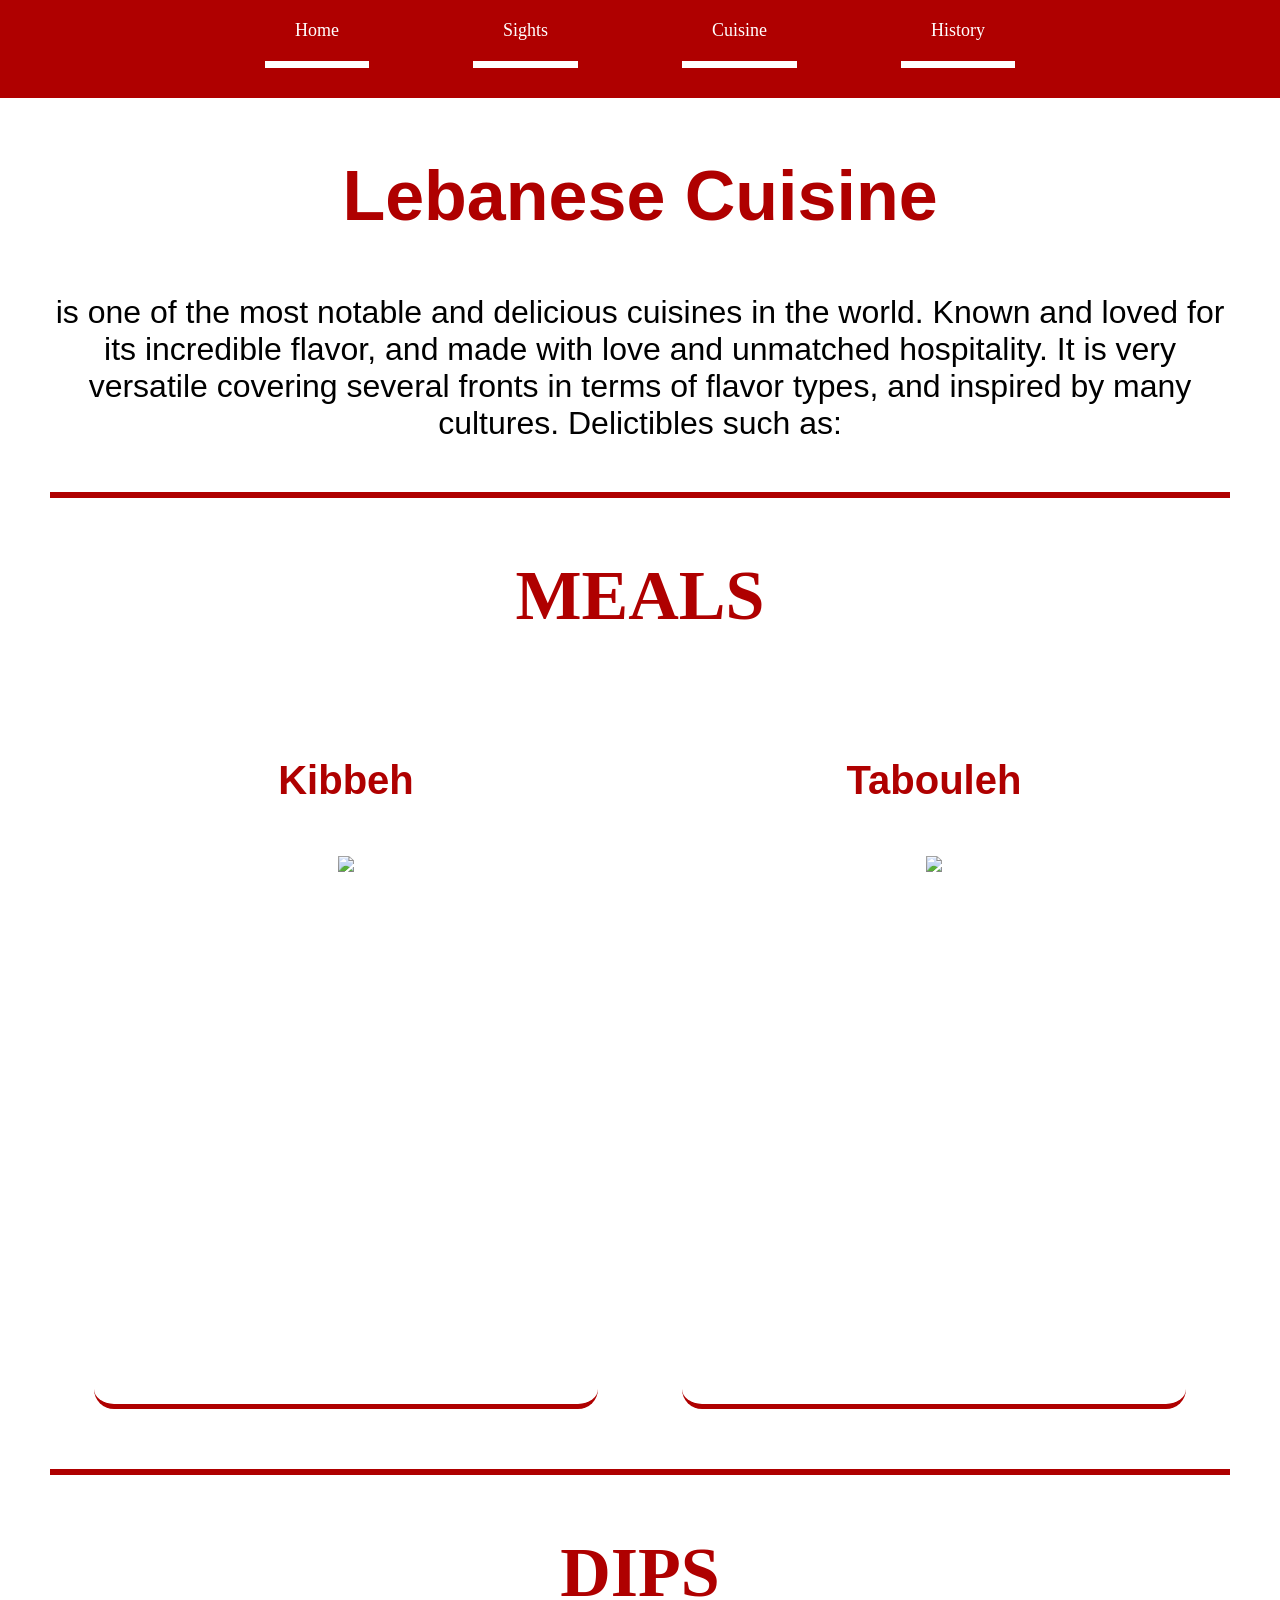
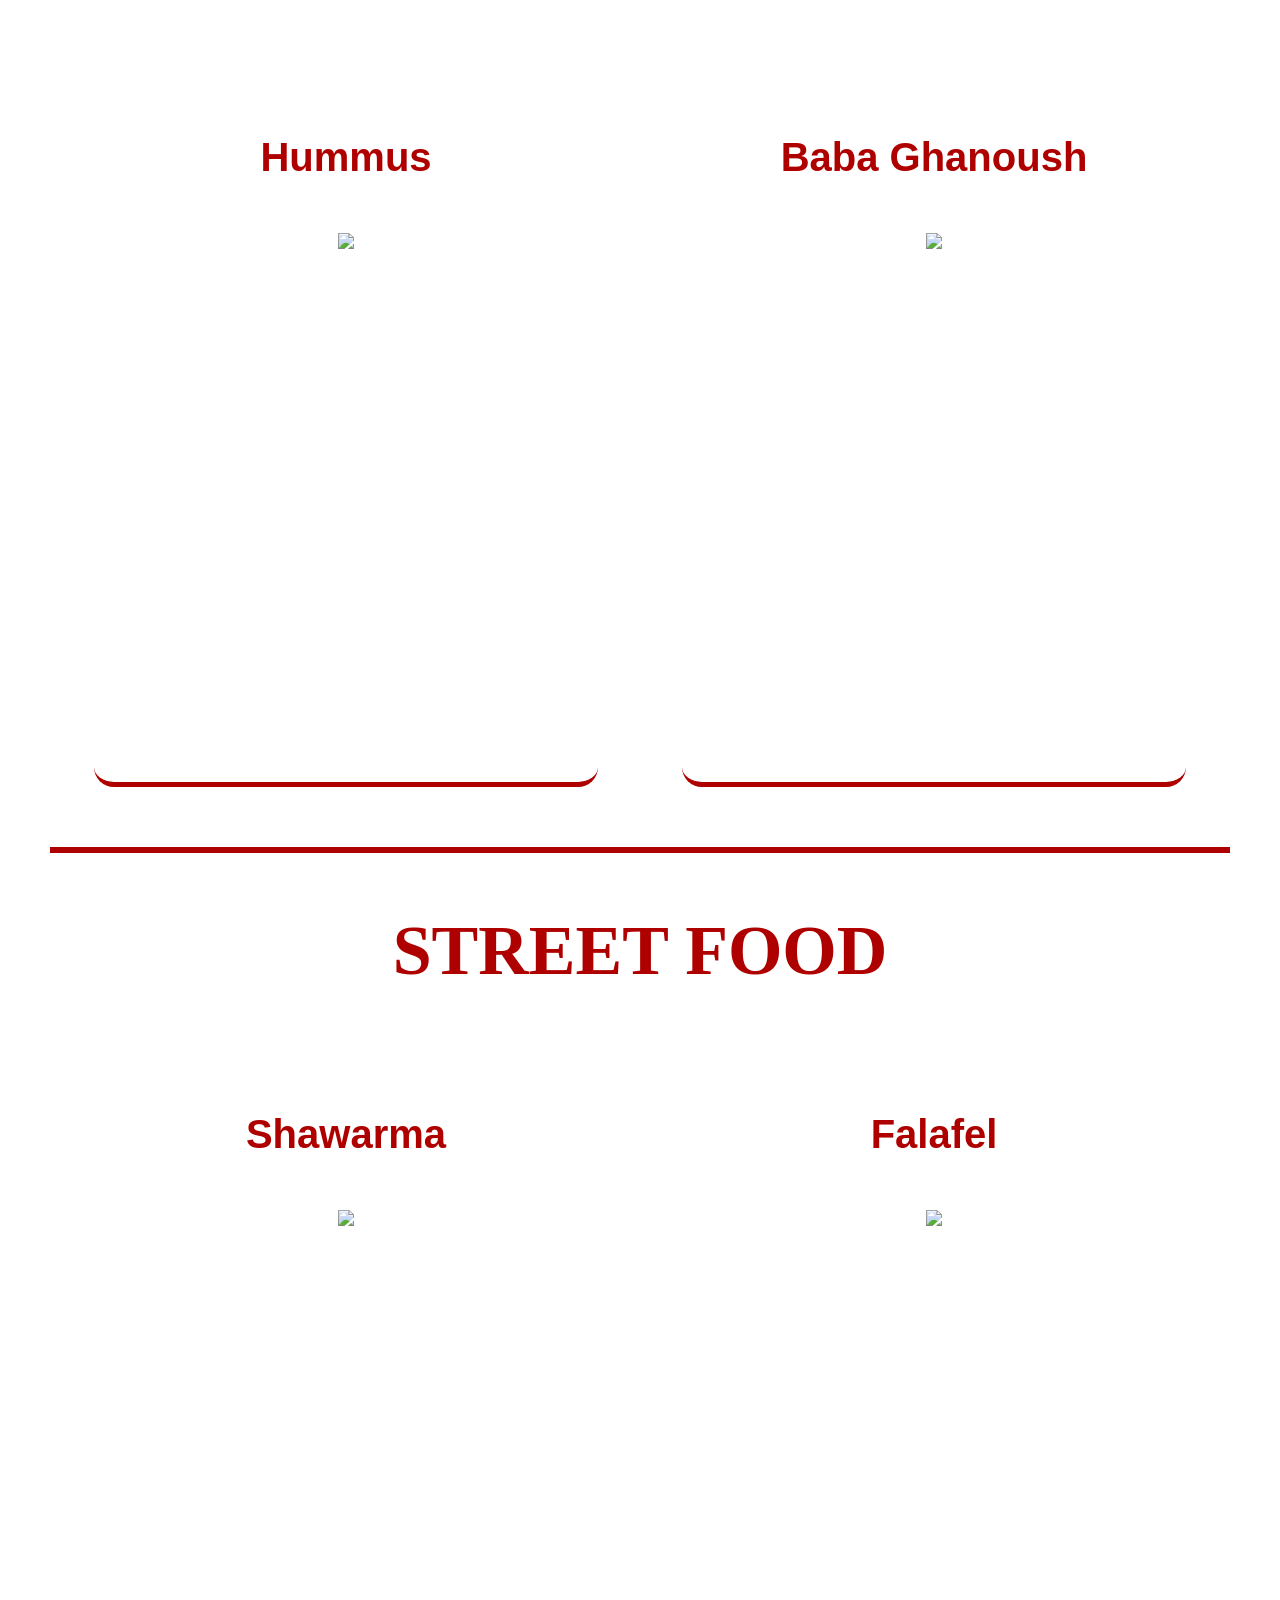
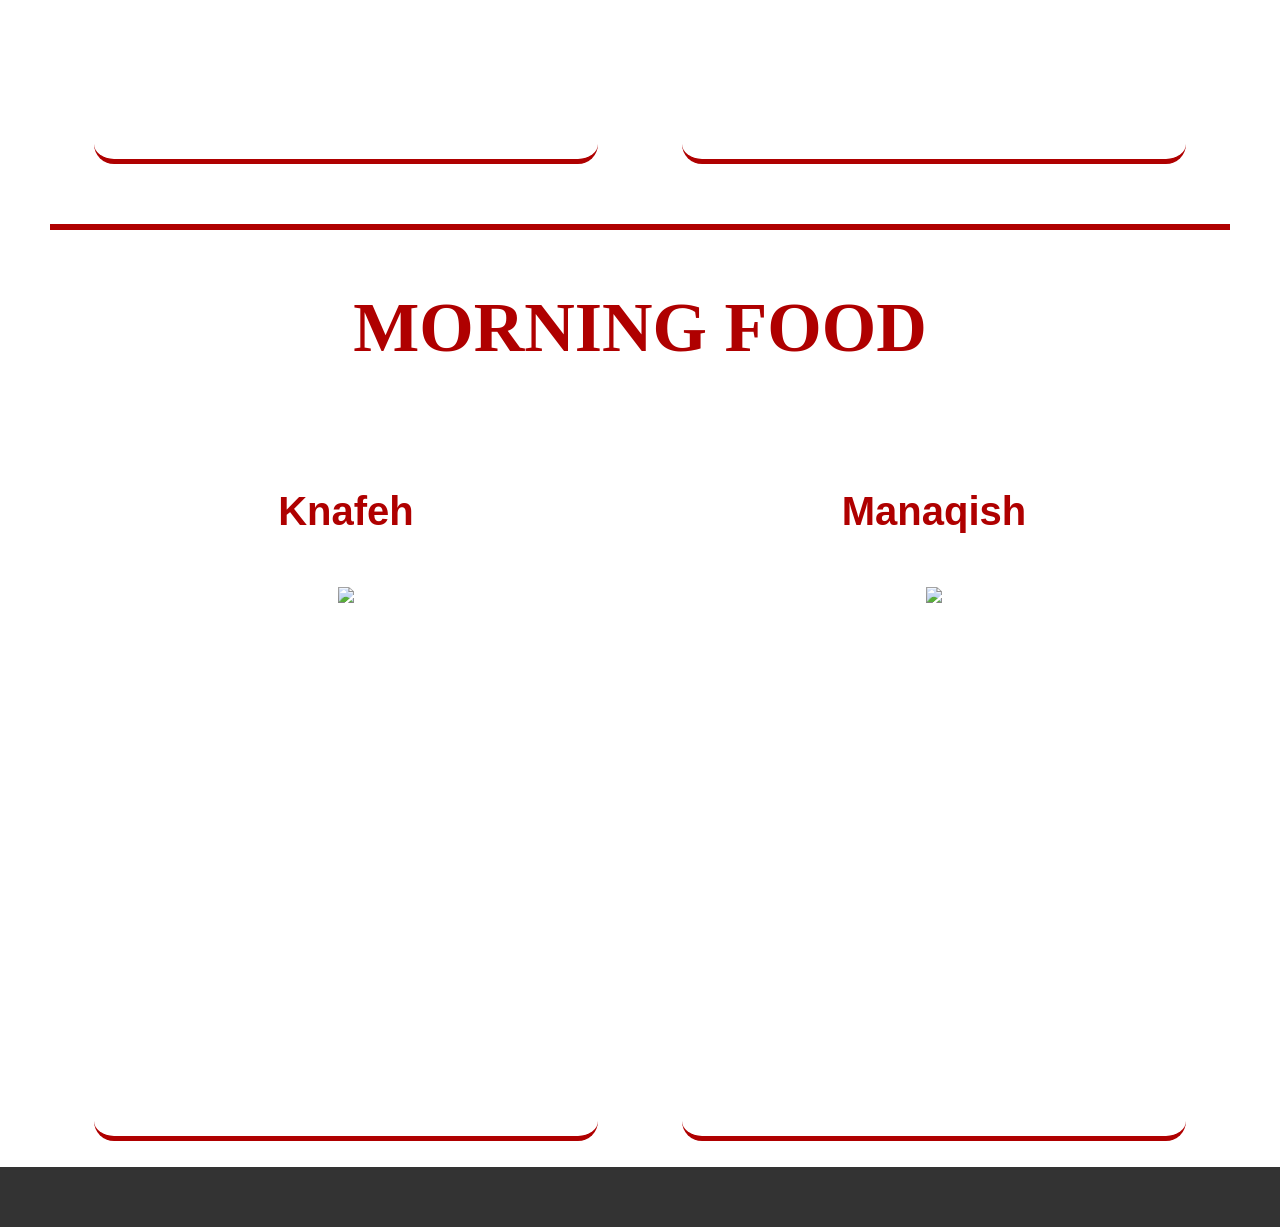
==== cuisine.html @ d32e2b01 "first commit" ====
<!DOCTYPE html>
<html lang="en">

<head>
    <meta charset="UTF-8">
    <meta name="viewport" content="width=device-width, initial-scale=1.0">
    <link rel="stylesheet" href="style.css">
    <title>Cuisine</title>
</head>

<body>
    <div id="preloader"></div>
    <header>
        <nav>
            <a href="index.html">Home</a>
            <a href="sights.html">Sights</a>
            <a href="cuisine.html">Cuisine</a>
            <a href="history.html">History</a>
        </nav>
    </header>
    <main>
        <section class="cuisine">
            <h1>Lebanese Cuisine</h1>
            <p> is one of the most notable and delicious cuisines in the world. Known and loved for its incredible
                flavor,
                and made with love and unmatched hospitality. It is very versatile covering several fronts in terms
                of
                flavor types, and inspired by many cultures. Delictibles such as:</p>
            <hr>
            <article class="food">
                <div class='meals'>
                    <h2>MEALS</h2>
                    <ul>
                        <li id="Kibbeh">
                            <h4>Kibbeh</h4>
                            <div class="Food-Pic">
                                <img src="images/">
                            </div>
                        </li>

                        <li id="Tabouleh">
                            <h4>Tabouleh</h4>
                            <div class="Food-Pic">
                                <img src="images/">
                            </div>
                        </li>
                    </ul>
                </div>
                <hr>
                <div class="dips">
                    <h2>DIPS</h2>
                    <ul>
                        <li id="Hummus">
                            <h4>Hummus</h4>
                            <div class="Food-Pic">
                                <img src="images/">
                            </div>
                        </li>

                        <li id="Baba-Ghanoush">
                            <h4>Baba Ghanoush</h4>
                            <div class="Food-Pic">
                                <img src="images/">
                            </div>
                        </li>
                    </ul>
                </div>
                <hr>
                <div class="Street-Food">
                    <h2>STREET FOOD</h2>
                    <ul>
                        <li id="Shawarma">
                            <h4>Shawarma</h4>
                            <div class="Food-Pic">
                                <img src="images/">
                            </div>
                        </li>

                        <li id="Falafel">
                            <h4>Falafel</h4>
                            <div class="Food-Pic">
                                <img src="images/">
                            </div>
                        </li>
                    </ul>
                </div>
                <hr>
                <div class="Morning-Food">
                    <h2>MORNING FOOD</h2>
                    <ul>
                        <li id="Knafeh">
                            <h4>Knafeh</h4>
                            <div class="Food-Pic">
                                <img src="images/">
                            </div>
                        </li>

                        <li id="Manaqish">
                            <h4>Manaqish</h4>
                            <div class="Food-Pic">
                                <img src="images/">
                            </div>
                        </li>
                    </ul>
                </div>

            </article>
        </section>
    </main>
    <footer>

    </footer>
    <script src="script.js"></script>
</body>

</html>
---- style.css ----
body {
    padding: 0px;
    margin: 0px;
}

/* =================== PRELOADER =================== */
#preloader {
    width: 100%;
    height: 100%;
    background: rgb(255, 255, 255) url(https://blogger.googleusercontent.com/img/b/R29vZ2xl/AVvXsEhQm8qcy8shDy2Ei88wOQCqn85AFKDNMSV1ac8HQflVIFJle7Wb7XXklIG0R4rh2T1spmyEKMx7nilK3FIA8P30Dd7PT6aBdqZYe2IIYsB7i_WDbPlIcJRPcNQNyQgG_Tt_w1KdCIXEYm4/s0-e90-rw/Flag_of_Lebanon.gif) no-repeat fixed center;
    position: fixed;
    z-index: 9999;
}

/* =================== NAVIGATION BAR =================== */

nav {
    background-color: rgb(175, 0, 0);
    text-align: center;
    height: 98px;
}

nav a {
    display: inline-block;
    margin: 0px 50px 0px 50px;
    padding: 20px 30px;

    font-size: 18px;
    color: white;
    text-decoration: none;
    border-bottom: 7px solid rgb(255, 255, 255)
}

nav a:hover {
    background-color: rgba(150, 0, 0, 0.5);
    border-bottom-color: #008C3E
}

/* =================== INTRO/MAP =================== */

/* Section */
.First-Page {
    display: flex;
    align-items: flex-start;
    gap: 20px;
}

/* Introduction */
#Introduction {
    flex: 1;
    margin-left: 20px;
    padding: 10px;

}

.title {
    display: flex;
    min-height: auto;
}

#Introduction h2 {
    text-align: center;
    margin: 0px;

    color: rgb(175, 0, 0);
    font-size: 130px;
}

#Introduction img {
    margin-top: 8px;
    max-width: 130px;
    max-height: 130px;
}

#Introduction p {
    font-size: 32px;
    font-family: "Roboto Condensed", sans-serif;
}

.Lebanon {
    color: rgb(175, 0, 0)
}

/* Map */
#Map {
    flex: 1;
    margin-right: 20px;
    margin-top: 10px;
}

#Map iframe {
    width: 100%;

    border: 0;
    border-radius: 15px
}

hr {
    border: none;
    border-top: 6px solid rgb(175, 0, 0);
    margin: 50px;
}

/* =================== DISCOVER LEBANON =================== */
#secondTitle {
    color: rgb(175, 0, 0);

    text-align: center;
    font-size: 70px
}

#DiscoverVid {
    display: flex;
    justify-content: center;
}

/* =================== FACTS =================== */
#factTitle {
    color: rgb(175, 0, 0);
    text-align: center;
    font-size: 55px;
}

#facts1 ol li {
    display: block;
    width: clamp(25px, 100%, 100%);
    border-left: 5px solid rgb(175, 0, 0);
    background-color: aliceblue;

    padding: 10px;

    font-size: 36px
}

/* =================== SIGHTS =================== */
/* ===== INTRO ===== */
.Sights {
    display: flex;
    justify-content: center;
    align-items: center;
}

.Sights .General-Beginning {
    margin: 1vw 10vw 0vw 10vw;
    width: 80vw;
    text-align: Center;

}

.Sights .General-Beginning h1 {
    color: rgb(175, 0, 0);
    font-family: "Roboto Condensed", sans-serif;
    font-size: 100px;
}

.Sights .General-Beginning h3 {
    font-size: 30px;
    font-family: "Roboto Condensed", sans-serif;
}

.Sights .General-Beginning p {
    font-size: 30px;
    font-family: "Roboto Condensed", sans-serif;
}

/* ===== Historical Sites ===== */
.Sight-Pic {
    text-align: center;
}

.Sights h2 {
    text-align: center;
    font-size: 70px;
    color: rgb(175, 0, 0)
}

/* ===== Historical Loc ===== */
.Sights .Wonders .Historical-Ruins ul {
    display: flex;
    flex-direction: row;
    justify-content: space-around;
    list-style: none;
    padding: 10px;

}

.Sights .Wonders .Historical-Ruins li {
    border-bottom: 5px solid rgb(175, 0, 0);
    border-radius: 20px;
    background-color: white;
    box-shadow: 5px 5px 10px rgba(0, 0, 0, 0.3);

    width: 30%;
    height: auto;
}

.Sights .Wonders .Historical-Ruins li h4 {
    color: rgb(175, 0, 0);
    text-align: center;
    font-size: 40px;
    font-family: "Roboto Condensed", sans-serif
}

.Sights .Wonders .Historical-Ruins li p {
    text-align: center;
    font-size: x-large;
    font-family: "Roboto Condensed", sans-serif
}

/* ===================================== 
/* ===== Cities ===== */
.Sights .Wonders .Cities ul {
    display: flex;
    flex-direction: row;
    justify-content: space-around;
    list-style: none;
    padding: 10px;
}

.Sights .Wonders .Cities li {
    border-bottom: 5px solid rgb(175, 0, 0);
    border-radius: 20px;
    background-color: white;
    box-shadow: 5px 5px 10px rgba(0, 0, 0, 0.3);

    width: 30%;
    height: auto;
}

.Sights .Wonders .Cities li h4 {
    color: rgb(175, 0, 0);
    text-align: center;
    font-size: 40px;
    font-family: "Roboto Condensed", sans-serif
}

.Sights .Wonders .Cities li p {
    text-align: center;
    font-size: x-large;
    font-family: "Roboto Condensed", sans-serif
}

/* ===== Nature ===== */
.Sights .Wonders .Natural-Reserves ul {
    display: flex;
    flex-direction: row;
    justify-content: space-around;
    list-style: none;
    padding: 10px;
}

.Sights .Wonders .Natural-Reserves li {
    border-bottom: 5px solid rgb(175, 0, 0);
    border-radius: 20px;
    background-color: white;
    box-shadow: 5px 5px 10px rgba(0, 0, 0, 0.3);

    width: 30%;
    height: auto;
}

.Sights .Wonders .Natural-Reserves li h4 {
    color: rgb(175, 0, 0);
    text-align: center;
    font-size: 40px;
    font-family: "Roboto Condensed", sans-serif
}

.Sights .Wonders .Natural-Reserves li p {
    text-align: center;
    font-size: x-large;
    font-family: "Roboto Condensed", sans-serif
}

/* =================== CUISINE =================== */
/* ===== INTRO ===== */

.cuisine h1 {
    color: rgb(175, 0, 0);
    font-size: 70px;
    text-align: center;
    font-family: "Roboto Condensed", sans-serif;
}

.cuisine p {
    font-size: xx-large;
    font-family: "Roboto Condensed", sans-serif;
    text-align: center;
    margin: 0px 50px 0px 50px
}

.Food-Pic {
    text-align: center;
}

.food h2 {
    text-align: center;
    font-size: 70px;
    color: rgb(175, 0, 0)
}

/* ===== Meals ===== */
.food .meals ul {
    display: flex;
    flex-direction: row;
    flex-wrap: wrap;
    justify-content: space-evenly;
    padding: 10px;


}

.food .meals li {
    list-style: none;
    background-color: white;
    border-bottom: 5px solid rgb(175, 0, 0);
    border-radius: 20px;

    width: 40%;
    height: 700px
}

.food .meals li h4 {
    color: rgb(175, 0, 0);
    text-align: center;
    font-size: 40px;
    font-family: "Roboto Condensed", sans-serif;
}

/* ===== DIPS ===== */
.food .dips ul {
    display: flex;
    flex-direction: row;
    flex-wrap: wrap;
    justify-content: space-evenly;
    padding: 10px;


}

.food .dips li {
    list-style: none;
    background-color: white;
    border-bottom: 5px solid rgb(175, 0, 0);
    border-radius: 20px;

    width: 40%;
    height: 700px
}

.food .dips li h4 {
    color: rgb(175, 0, 0);
    text-align: center;
    font-size: 40px;
    font-family: "Roboto Condensed", sans-serif;
}

/* ===== STREET FOOD ===== */
.food .Street-Food ul {
    display: flex;
    flex-direction: row;
    flex-wrap: wrap;
    justify-content: space-evenly;
    padding: 10px;


}

.food .Street-Food li {
    list-style: none;
    background-color: white;
    border-bottom: 5px solid rgb(175, 0, 0);
    border-radius: 20px;

    width: 40%;
    height: 700px
}

.food .Street-Food li h4 {
    color: rgb(175, 0, 0);
    text-align: center;
    font-size: 40px;
    font-family: "Roboto Condensed", sans-serif;
}

/* ===== MORNING FOOD ===== */
.food .Morning-Food ul {
    display: flex;
    flex-direction: row;
    flex-wrap: wrap;
    justify-content: space-evenly;
    padding: 10px;

}

.food .Morning-Food li {
    list-style: none;
    background-color: white;
    border-bottom: 5px solid rgb(175, 0, 0);
    border-radius: 20px;

    width: 40%;
    height: 700px
}

.food .Morning-Food li h4 {
    color: rgb(175, 0, 0);
    text-align: center;
    font-size: 40px;
    font-family: "Roboto Condensed", sans-serif;
}

/* =================== HISTORY =================== */
/* ===== PHOENICIA =====  */
.phoenicia h1 {
    color: rgb(175, 0, 0);
    font-size: 70px;
    text-align: center;
    font-family: "Roboto Condensed", sans-serif
}

.phoenicia h2 {
    color: rgb(175, 0, 0);
    font-size: 40px;
    margin-left: 30px;
    font-family: "Roboto Condensed", sans-serif
}

.phoenicia p {
    font-size: 25px;
    margin-left: 30px;
    font-family: "Roboto Condensed", sans-serif
}

.phoenicia ul {
    font-size: 25px;
    margin-left: 30px;
    list-style-type: circle;
    font-family: "Roboto Condensed", sans-serif
}

/* ===== PERSIANS ===== */
.Persians h1 {
    color: rgb(175, 0, 0);
    font-size: 70px;
    text-align: center;
    font-family: "Roboto Condensed", sans-serif
}

.Persians h2 {
    color: rgb(175, 0, 0);
    font-size: 40px;
    margin-left: 30px;
    font-family: "Roboto Condensed", sans-serif
}

.Persians p {
    font-size: 25px;
    margin-left: 30px;
    font-family: "Roboto Condensed", sans-serif
}

.Persians ul {
    font-size: 25px;
    margin-left: 30px;
    list-style-type: circle;
}

/* ===== GREEKS ===== */
.Greeks h1 {
    color: rgb(175, 0, 0);
    font-size: 70px;
    text-align: center;
    font-family: "Roboto Condensed", sans-serif
}

.Greeks h2 {
    color: rgb(175, 0, 0);
    font-size: 40px;
    margin-left: 30px;
    font-family: "Roboto Condensed", sans-serif
}

.Greeks p {
    font-size: 25px;
    margin-left: 30px;
    font-family: "Roboto Condensed", sans-serif
}

/* ===== ROMANS ===== */
.Romans h1 {
    color: rgb(175, 0, 0);
    font-size: 70px;
    text-align: center;
    font-family: "Roboto Condensed", sans-serif
}

.Romans h2 {
    color: rgb(175, 0, 0);
    font-size: 40px;
    margin-left: 30px;
    font-family: "Roboto Condensed", sans-serif
}

.Romans p {
    font-size: 25px;
    margin-left: 30px;
    font-family: "Roboto Condensed", sans-serif
}

.Romans ul {
    font-size: 25px;
    margin-left: 30px;
    list-style-type: circle;
}

/* ================================= FOOTER ================================= */
footer {
    font-size: 1rem;
    padding: 30px 0;
    text-align: center;
    background-color: rgba(0, 0, 0, 0.8);
}

.footer p {
    color: white;
    margin-bottom: 0px;
    font-size:xx-large
}
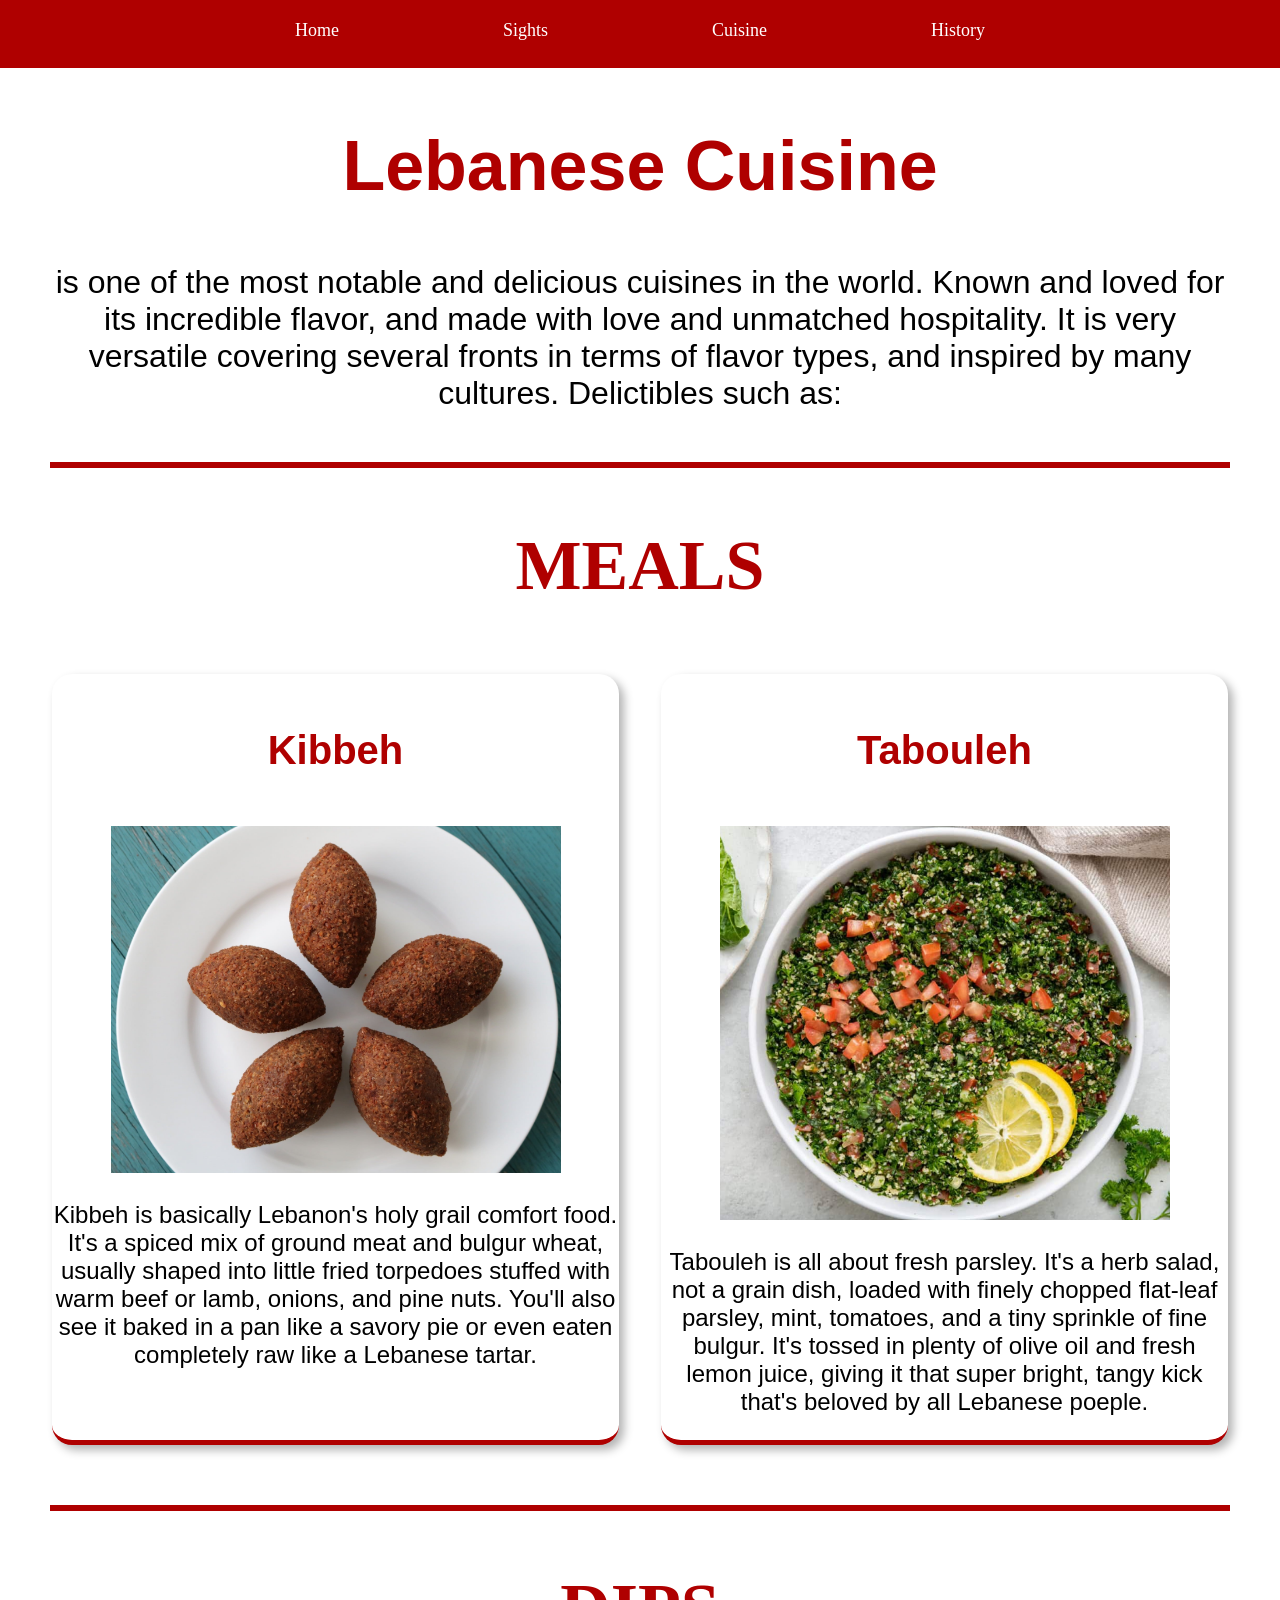
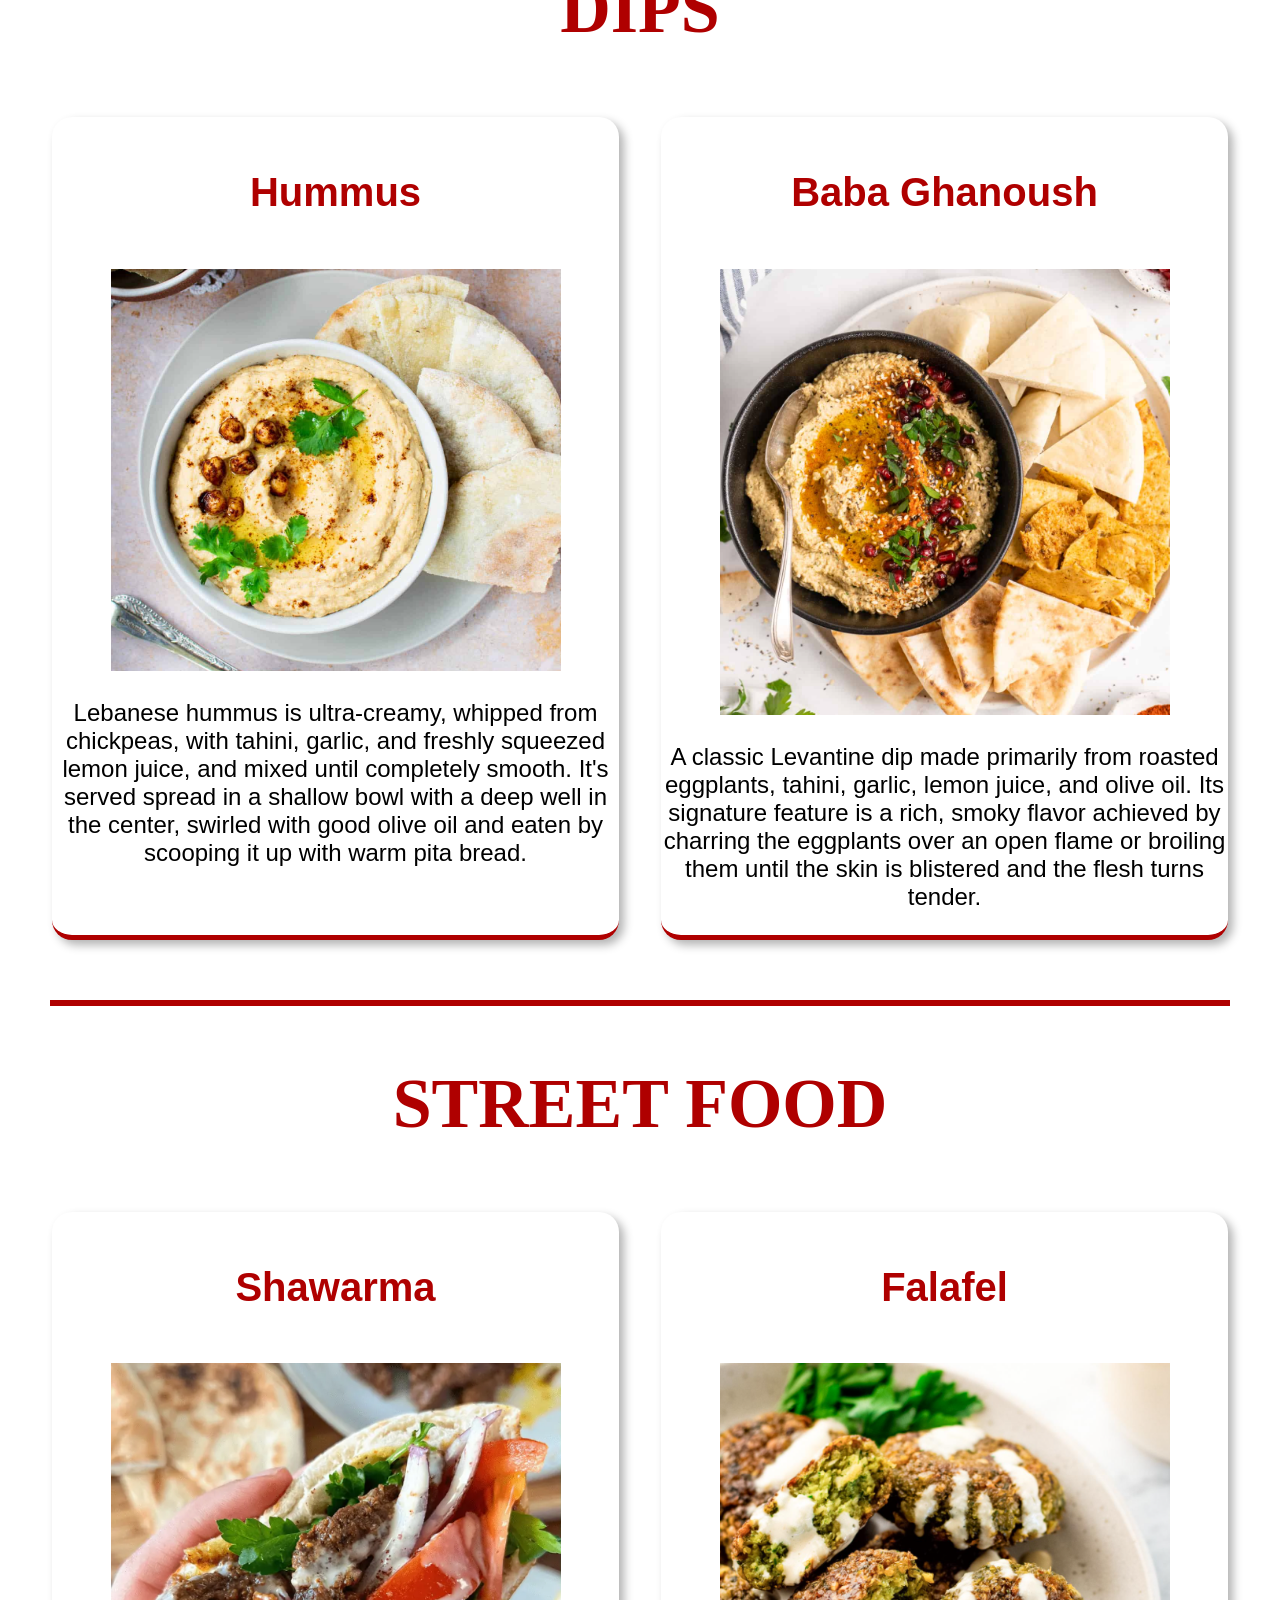
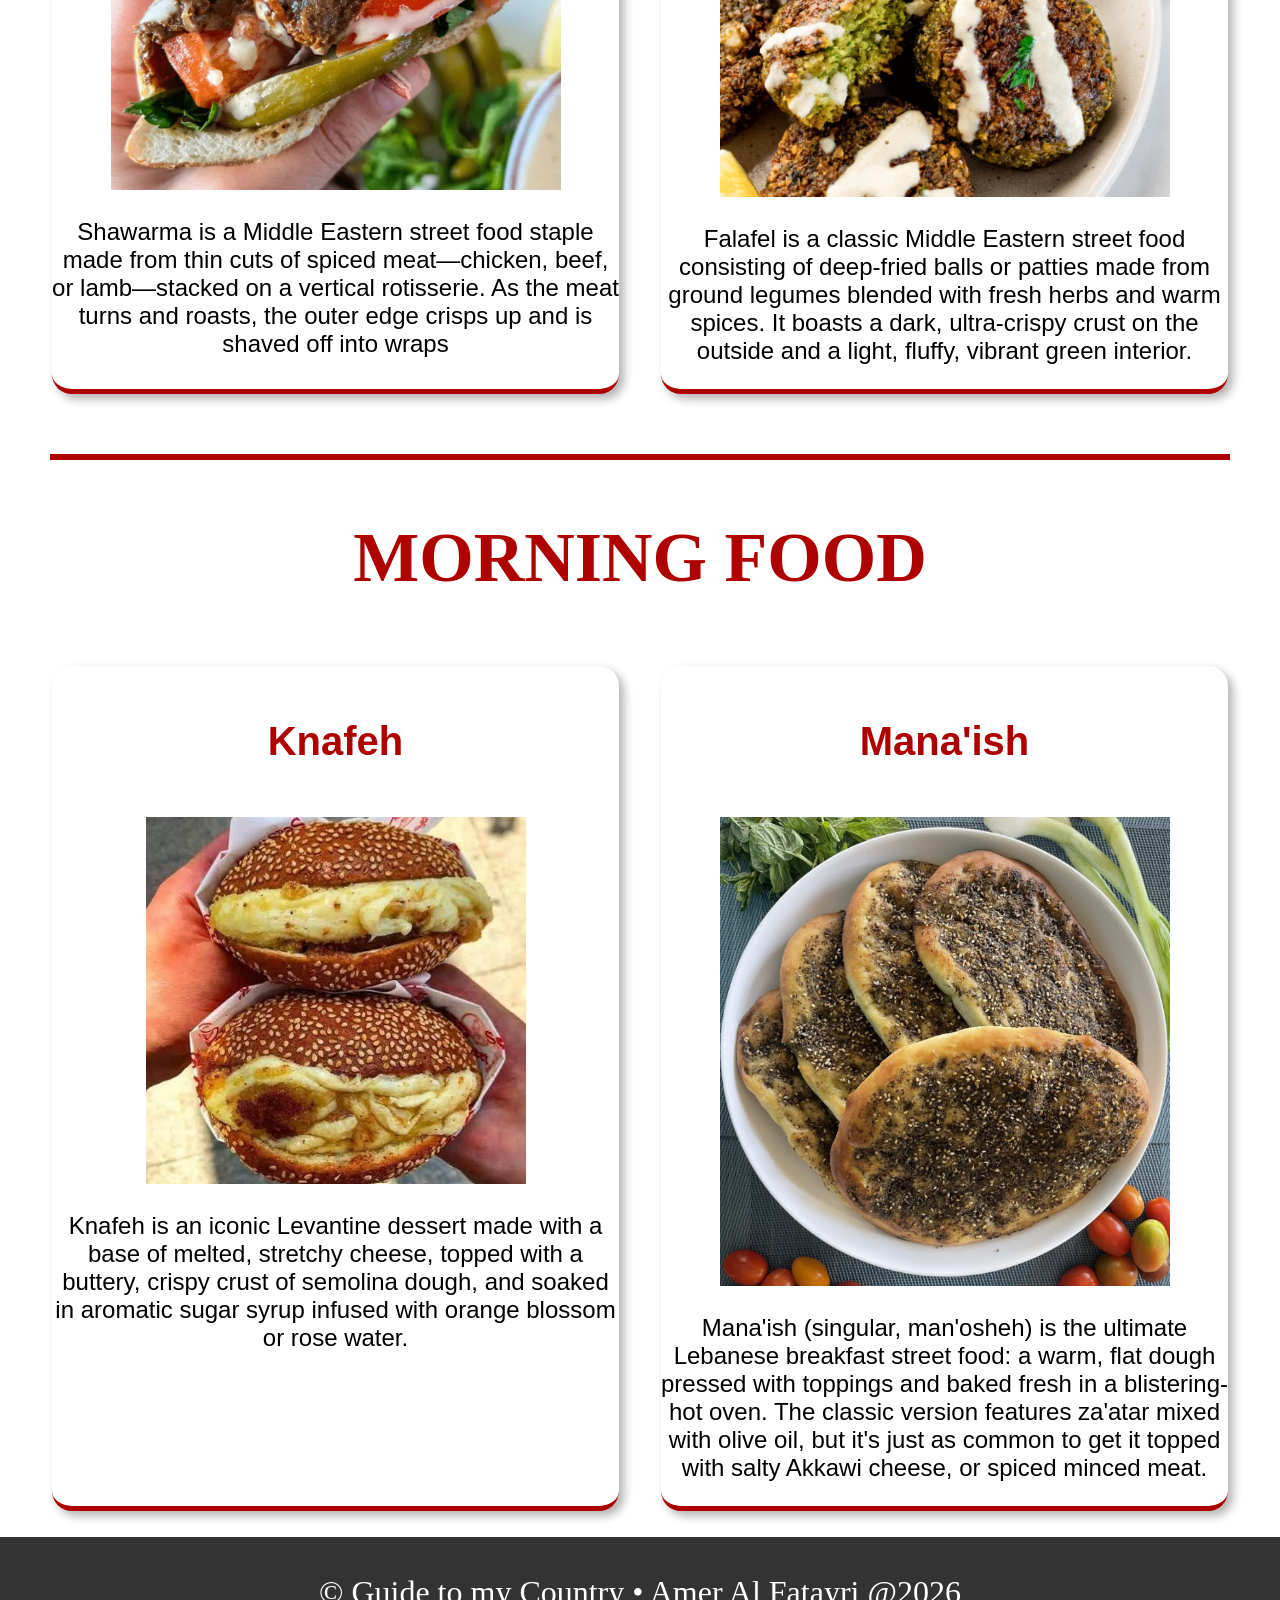
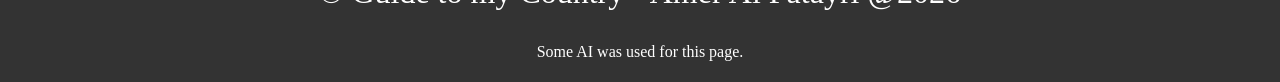
==== commit 22b42985: "Final" ====
--- a/cuisine.html
+++ b/cuisine.html
@@ -28,78 +28,108 @@
                 flavor types, and inspired by many cultures. Delictibles such as:</p>
             <hr>
             <article class="food">
-                <div class='meals'>
+                <div class='food-div'>
                     <h2>MEALS</h2>
                     <ul>
                         <li id="Kibbeh">
                             <h4>Kibbeh</h4>
                             <div class="Food-Pic">
-                                <img src="images/">
+                                <img src="images/Kibbeh.png" style="max-width:450px">
                             </div>
+                            <p>Kibbeh is basically Lebanon's holy grail comfort food. It's a spiced mix of ground meat
+                                and bulgur wheat, usually shaped into little fried torpedoes stuffed with warm beef or
+                                lamb, onions, and pine nuts. You'll also see it baked in a pan like a savory pie or even
+                                eaten completely raw like a Lebanese tartar.</p>
                         </li>
 
                         <li id="Tabouleh">
                             <h4>Tabouleh</h4>
                             <div class="Food-Pic">
-                                <img src="images/">
+                                <img src="images/Tabouleh.png" style="max-width:450px">
                             </div>
+                            <p>Tabouleh is all about fresh parsley. It's a herb salad, not a grain dish, loaded with
+                                finely chopped flat-leaf parsley, mint, tomatoes, and a tiny sprinkle of fine bulgur.
+                                It's tossed in plenty of olive oil and fresh lemon juice, giving it that super bright,
+                                tangy kick that's beloved by all Lebanese poeple.</p>
                         </li>
                     </ul>
                 </div>
                 <hr>
-                <div class="dips">
+                <div class="food-div">
                     <h2>DIPS</h2>
                     <ul>
                         <li id="Hummus">
                             <h4>Hummus</h4>
                             <div class="Food-Pic">
-                                <img src="images/">
+                                <img src="images/Hummus.png" style="max-width:450px">
                             </div>
+                            <p>Lebanese hummus is ultra-creamy, whipped from chickpeas, with tahini, garlic, and freshly
+                                squeezed lemon juice, and mixed until completely smooth. It's served spread in a shallow
+                                bowl with
+                                a deep well in the center, swirled with good olive oil and eaten by scooping it up with
+                                warm pita bread.</p>
                         </li>
 
                         <li id="Baba-Ghanoush">
                             <h4>Baba Ghanoush</h4>
                             <div class="Food-Pic">
-                                <img src="images/">
+                                <img src="images/BabaGhanoush.png" style="max-width:450px">
                             </div>
+                            <p>A classic Levantine dip made primarily from roasted eggplants, tahini, garlic, lemon
+                                juice, and olive oil. Its signature feature is a rich, smoky flavor achieved by charring
+                                the eggplants over an open flame or broiling them until the skin is blistered and the
+                                flesh turns tender.</p>
                         </li>
                     </ul>
                 </div>
                 <hr>
-                <div class="Street-Food">
+                <div class="food-div">
                     <h2>STREET FOOD</h2>
                     <ul>
                         <li id="Shawarma">
                             <h4>Shawarma</h4>
                             <div class="Food-Pic">
-                                <img src="images/">
+                                <img src="images/Shawarma.png" style="max-width:450px">
                             </div>
+                            <p>Shawarma is a Middle Eastern street food staple made from thin cuts of spiced
+                                meat—chicken, beef, or lamb—stacked on a vertical rotisserie. As the meat turns and
+                                roasts, the outer edge crisps up and is shaved off into wraps</p>
                         </li>
 
                         <li id="Falafel">
                             <h4>Falafel</h4>
                             <div class="Food-Pic">
-                                <img src="images/">
+                                <img src="images/Falafel.png" style="max-width:450px">
                             </div>
+                            <p>Falafel is a classic Middle Eastern street food consisting of deep-fried balls or patties
+                                made from ground legumes blended with fresh herbs and warm spices. It boasts a dark,
+                                ultra-crispy crust on the outside and a light, fluffy, vibrant green interior.</p>
                         </li>
                     </ul>
                 </div>
                 <hr>
-                <div class="Morning-Food">
+                <div class="food-div">
                     <h2>MORNING FOOD</h2>
                     <ul>
                         <li id="Knafeh">
                             <h4>Knafeh</h4>
                             <div class="Food-Pic">
-                                <img src="images/">
+                                <img src="images/Knafeh.png" style="max-width:450px">
                             </div>
+                            <p>Knafeh is an iconic Levantine dessert made with a base of melted, stretchy
+                                cheese, topped with a buttery, crispy crust of semolina dough, and soaked
+                                in aromatic sugar syrup infused with orange blossom or rose water.</p>
                         </li>
 
                         <li id="Manaqish">
-                            <h4>Manaqish</h4>
+                            <h4>Mana'ish</h4>
                             <div class="Food-Pic">
-                                <img src="images/">
+                                <img src="images/Mana'ish.png" style="max-width:450px">
                             </div>
+                            <p>Mana'ish (singular, man'osheh) is the ultimate Lebanese breakfast street food: a warm,
+                                flat dough pressed with toppings and baked fresh in a blistering-hot oven. The classic
+                                version features za'atar mixed with olive oil, but it's just as common to get it topped
+                                with salty Akkawi cheese, or spiced minced meat.</p>
                         </li>
                     </ul>
                 </div>
@@ -107,8 +137,13 @@
             </article>
         </section>
     </main>
-    <footer>
-
+    <footer class="end">
+        <div class="footer">
+            <p>&copy; Guide to my Country &bull; Amer Al Fatayri @2026</p>
+        </div>
+        <div class="self-credit">
+            <p>Some AI was used for this page.</p>
+        </div>
     </footer>
     <script src="script.js"></script>
 </body>
--- a/style.css
+++ b/style.css
@@ -1,3 +1,7 @@
+html {
+    overflow-x: hidden;
+}
+
 body {
     padding: 0px;
     margin: 0px;
@@ -17,7 +21,6 @@
 nav {
     background-color: rgb(175, 0, 0);
     text-align: center;
-    height: 98px;
 }
 
 nav a {
@@ -28,7 +31,7 @@
     font-size: 18px;
     color: white;
     text-decoration: none;
-    border-bottom: 7px solid rgb(255, 255, 255)
+    border-bottom: 7px solid rgb(175, 0, 0)
 }
 
 nav a:hover {
@@ -165,6 +168,7 @@
 
 /* ===== Historical Sites ===== */
 .Sight-Pic {
+    max-width: 100%;
     text-align: center;
 }
 
@@ -300,7 +304,8 @@
 }
 
 /* ===== Meals ===== */
-.food .meals ul {
+.food .food-div ul {
+    list-style-type: none;
     display: flex;
     flex-direction: row;
     flex-wrap: wrap;
@@ -310,104 +315,28 @@
 
 }
 
-.food .meals li {
-    list-style: none;
-    background-color: white;
+.food .food-div li {
     border-bottom: 5px solid rgb(175, 0, 0);
     border-radius: 20px;
-
-    width: 40%;
-    height: 700px
-}
-
-.food .meals li h4 {
-    color: rgb(175, 0, 0);
-    text-align: center;
-    font-size: 40px;
-    font-family: "Roboto Condensed", sans-serif;
-}
-
-/* ===== DIPS ===== */
-.food .dips ul {
-    display: flex;
-    flex-direction: row;
-    flex-wrap: wrap;
-    justify-content: space-evenly;
-    padding: 10px;
-
-
-}
-
-.food .dips li {
-    list-style: none;
     background-color: white;
-    border-bottom: 5px solid rgb(175, 0, 0);
-    border-radius: 20px;
-
-    width: 40%;
-    height: 700px
-}
-
-.food .dips li h4 {
-    color: rgb(175, 0, 0);
-    text-align: center;
-    font-size: 40px;
-    font-family: "Roboto Condensed", sans-serif;
-}
-
-/* ===== STREET FOOD ===== */
-.food .Street-Food ul {
-    display: flex;
-    flex-direction: row;
-    flex-wrap: wrap;
-    justify-content: space-evenly;
-    padding: 10px;
-
-
-}
-
-.food .Street-Food li {
-    list-style: none;
-    background-color: white;
-    border-bottom: 5px solid rgb(175, 0, 0);
-    border-radius: 20px;
-
-    width: 40%;
-    height: 700px
-}
-
-.food .Street-Food li h4 {
-    color: rgb(175, 0, 0);
-    text-align: center;
-    font-size: 40px;
-    font-family: "Roboto Condensed", sans-serif;
-}
-
-/* ===== MORNING FOOD ===== */
-.food .Morning-Food ul {
-    display: flex;
-    flex-direction: row;
-    flex-wrap: wrap;
-    justify-content: space-evenly;
-    padding: 10px;
-
-}
-
-.food .Morning-Food li {
-    list-style: none;
-    background-color: white;
-    border-bottom: 5px solid rgb(175, 0, 0);
-    border-radius: 20px;
-
-    width: 40%;
-    height: 700px
-}
-
-.food .Morning-Food li h4 {
-    color: rgb(175, 0, 0);
-    text-align: center;
-    font-size: 40px;
-    font-family: "Roboto Condensed", sans-serif;
+    box-shadow: 5px 5px 10px rgba(0, 0, 0, 0.3);
+
+    width: 45%;
+    height: auto;
+}
+
+.food .food-div li h4 {
+    color: rgb(175, 0, 0);
+    text-align: center;
+    font-size: 40px;
+    font-family: "Roboto Condensed", sans-serif;
+}
+
+.food .food-div li p {
+    text-align: center;
+    font-size: x-large;
+    font-family: "Roboto Condensed", sans-serif;
+    margin: 1.5rem 0;
 }
 
 /* =================== HISTORY =================== */
@@ -517,13 +446,16 @@
 /* ================================= FOOTER ================================= */
 footer {
     font-size: 1rem;
-    padding: 30px 0;
+    padding: 5px 0;
     text-align: center;
     background-color: rgba(0, 0, 0, 0.8);
 }
 
 .footer p {
     color: white;
-    margin-bottom: 0px;
-    font-size:xx-large
+    font-size: xx-large
+}
+
+.self-credit {
+    color:white;
 }
